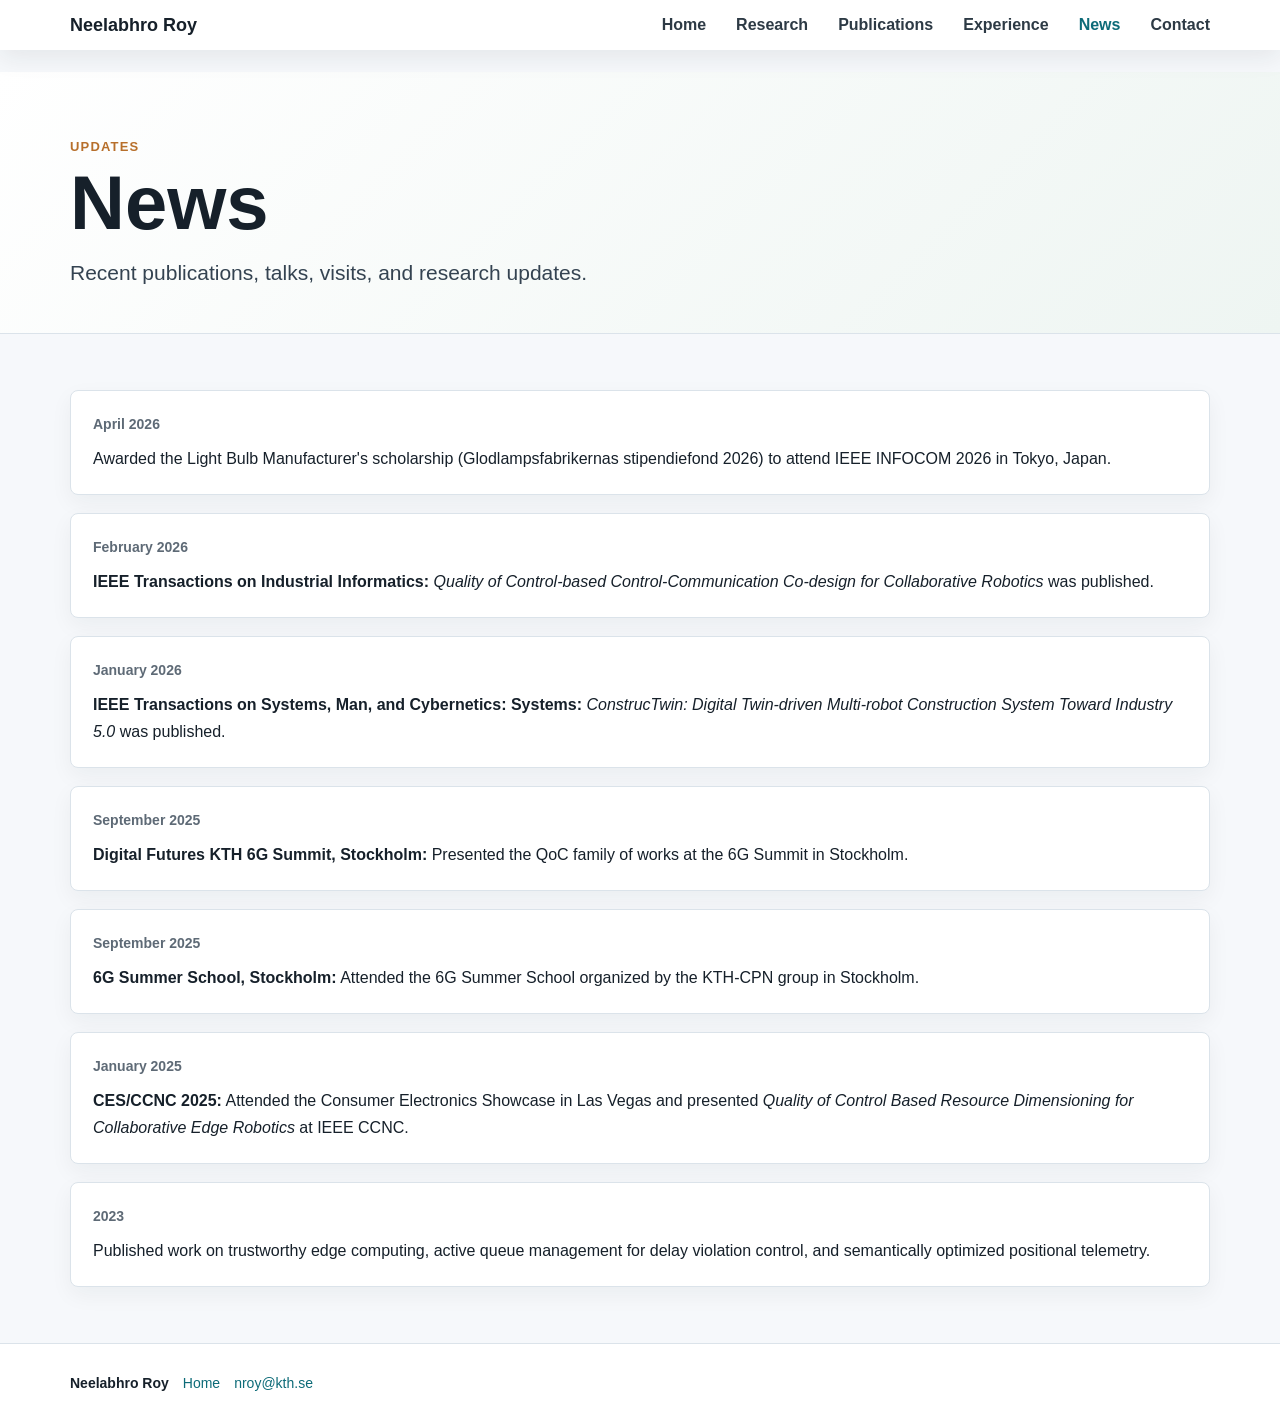
==== news.html @ 424bd5a1 "Redesign personal website" ====
<!DOCTYPE html>
<html lang="en">
<head>
  <meta charset="utf-8">
  <meta http-equiv="X-UA-Compatible" content="IE=edge">
  <meta name="viewport" content="width=device-width, initial-scale=1">
  <title>News · Neelabhro Roy</title>
  <link rel="stylesheet" href="https://maxcdn.bootstrapcdn.com/bootstrap/3.3.7/css/bootstrap.min.css">
  <link href="https://maxcdn.bootstrapcdn.com/font-awesome/4.6.3/css/font-awesome.min.css" rel="stylesheet">
  <link rel="stylesheet" href="static/css/site.css">
</head>
<body>
  <nav class="navbar navbar-default navbar-fixed-top site-nav">
    <div class="container">
      <div class="navbar-header">
        <button type="button" class="navbar-toggle collapsed" data-toggle="collapse" data-target="#site-navbar" aria-expanded="false">
          <span class="sr-only">Toggle navigation</span>
          <span class="icon-bar"></span>
          <span class="icon-bar"></span>
          <span class="icon-bar"></span>
        </button>
        <a class="navbar-brand" href="index.html">Neelabhro Roy</a>
      </div>
      <div class="collapse navbar-collapse" id="site-navbar">
        <ul class="nav navbar-nav navbar-right">
          <li><a href="index.html">Home</a></li>
          <li><a href="research.html">Research</a></li>
          <li><a href="publications.html">Publications</a></li>
          <li><a href="experience.html">Experience</a></li>
          <li class="active"><a href="news.html">News</a></li>
          <li><a href="contact.html">Contact</a></li>
        </ul>
      </div>
    </div>
  </nav>

  <header class="page-header-block">
    <div class="container">
      <p class="eyebrow">Updates</p>
      <h1>News</h1>
      <p class="lead">Recent publications, talks, visits, and research updates.</p>
    </div>
  </header>

  <main class="container section">
    <div class="content-list">
      <article class="content-card">
        <p class="meta">April 2026</p>
        <p>Awarded the Light Bulb Manufacturer's scholarship (Glodlampsfabrikernas stipendiefond 2026) to attend IEEE INFOCOM 2026 in Tokyo, Japan.</p>
      </article>
      <article class="content-card">
        <p class="meta">February 2026</p>
        <p><strong>IEEE Transactions on Industrial Informatics:</strong> <em>Quality of Control-based Control-Communication Co-design for Collaborative Robotics</em> was published.</p>
      </article>
      <article class="content-card">
        <p class="meta">January 2026</p>
        <p><strong>IEEE Transactions on Systems, Man, and Cybernetics: Systems:</strong> <em>ConstrucTwin: Digital Twin-driven Multi-robot Construction System Toward Industry 5.0</em> was published.</p>
      </article>
      <article class="content-card">
        <p class="meta">September 2025</p>
        <p><strong>Digital Futures KTH 6G Summit, Stockholm:</strong> Presented the QoC family of works at the 6G Summit in Stockholm.</p>
      </article>
      <article class="content-card">
        <p class="meta">September 2025</p>
        <p><strong>6G Summer School, Stockholm:</strong> Attended the 6G Summer School organized by the KTH-CPN group in Stockholm.</p>
      </article>
      <article class="content-card">
        <p class="meta">January 2025</p>
        <p><strong>CES/CCNC 2025:</strong> Attended the Consumer Electronics Showcase in Las Vegas and presented <em>Quality of Control Based Resource Dimensioning for Collaborative Edge Robotics</em> at IEEE CCNC.</p>
      </article>
      <article class="content-card">
        <p class="meta">2023</p>
        <p>Published work on trustworthy edge computing, active queue management for delay violation control, and semantically optimized positional telemetry.</p>
      </article>
    </div>
  </main>

  <footer class="site-footer">
    <div class="container">
      <span>Neelabhro Roy</span>
      <a href="index.html">Home</a>
      <a href="mailto:nroy@kth.se">nroy@kth.se</a>
    </div>
  </footer>

  <script src="https://code.jquery.com/jquery-2.2.4.min.js"></script>
  <script src="https://maxcdn.bootstrapcdn.com/bootstrap/3.3.7/js/bootstrap.min.js"></script>
</body>
</html>
---- static/css/site.css ----
:root {
  --bg: #f6f8fb;
  --surface: #ffffff;
  --surface-alt: #eef5f2;
  --text: #16202a;
  --muted: #5e6a76;
  --line: #dbe3ea;
  --accent: #0d6b78;
  --accent-strong: #084b55;
  --warm: #b76f2b;
  --shadow: 0 14px 34px rgba(22, 32, 42, 0.08);
}

html {
  scroll-behavior: smooth;
}

body {
  margin: 0;
  padding-top: 72px;
  background: var(--bg);
  color: var(--text);
  font-family: -apple-system, BlinkMacSystemFont, "Segoe UI", Roboto, "Helvetica Neue", Arial, sans-serif;
  font-size: 16px;
  line-height: 1.7;
}

a {
  color: var(--accent);
}

a:hover,
a:focus {
  color: var(--accent-strong);
  text-decoration: none;
}

.site-nav {
  background: rgba(255, 255, 255, 0.96);
  border: 0;
  box-shadow: 0 8px 24px rgba(22, 32, 42, 0.08);
}

.navbar-brand {
  color: var(--text) !important;
  font-weight: 800;
}

.navbar-default .navbar-nav > li > a {
  color: #2d3a45;
  font-weight: 700;
}

.navbar-default .navbar-nav > .active > a,
.navbar-default .navbar-nav > .active > a:hover,
.navbar-default .navbar-nav > li > a:hover {
  background: transparent;
  color: var(--accent);
}

.hero-band {
  background: linear-gradient(135deg, #ffffff 0%, #edf6f4 58%, #f6efe7 100%);
  border-bottom: 1px solid var(--line);
}

.hero-grid {
  display: grid;
  grid-template-columns: minmax(0, 1fr) 300px;
  gap: 48px;
  align-items: center;
  min-height: calc(100vh - 72px);
  padding-top: 56px;
  padding-bottom: 56px;
}

.hero-grid:before,
.hero-grid:after,
.split-section:before,
.split-section:after,
.site-footer .container:before,
.site-footer .container:after {
  display: none;
}

.hero-copy h1,
.page-header-block h1 {
  margin: 8px 0 16px;
  font-size: clamp(42px, 7vw, 76px);
  line-height: 0.98;
  font-weight: 850;
}

.lead {
  max-width: 760px;
  color: #344351;
  font-size: 21px;
  line-height: 1.55;
}

.eyebrow {
  margin: 0 0 8px;
  color: var(--warm);
  font-size: 13px;
  font-weight: 800;
  letter-spacing: 0.09em;
  text-transform: uppercase;
}

.hero-portrait img {
  width: 100%;
  max-height: 460px;
  border: 1px solid var(--line);
  border-radius: 8px;
  box-shadow: var(--shadow);
  object-fit: cover;
}

.hero-actions,
.section-actions {
  display: flex;
  flex-wrap: wrap;
  gap: 12px;
  margin-top: 24px;
}

.button {
  display: inline-flex;
  align-items: center;
  min-height: 42px;
  padding: 9px 15px;
  border: 1px solid var(--line);
  border-radius: 6px;
  background: var(--surface);
  color: var(--text);
  font-weight: 800;
}

.button.primary {
  border-color: var(--accent);
  background: var(--accent);
  color: #fff;
}

.button:hover,
.button:focus {
  border-color: var(--accent);
  color: var(--accent);
}

.button.primary:hover,
.button.primary:focus {
  background: var(--accent-strong);
  color: #fff;
}

.section {
  padding-top: 56px;
  padding-bottom: 56px;
}

.section-heading {
  max-width: 720px;
  margin-bottom: 24px;
}

.section-heading h2 {
  margin: 0;
  font-size: 34px;
  line-height: 1.15;
  font-weight: 850;
}

.section-heading.compact h2 {
  font-size: 27px;
}

.card-grid {
  display: grid;
  gap: 18px;
}

.card-grid.three {
  grid-template-columns: repeat(3, minmax(0, 1fr));
}

.feature-card,
.panel,
.content-card,
.path-item,
.contact-card {
  border: 1px solid var(--line);
  border-radius: 8px;
  background: var(--surface);
  box-shadow: 0 8px 22px rgba(22, 32, 42, 0.05);
}

.feature-card,
.content-card,
.contact-card {
  padding: 22px;
}

.feature-card h3,
.content-card h3,
.path-item h3,
.publication-item h3 {
  margin-top: 0;
  font-size: 20px;
  line-height: 1.3;
  font-weight: 800;
}

.feature-card p,
.content-card p,
.path-item p,
.publication-item p,
.timeline-item p {
  margin-bottom: 0;
}

.split-section {
  display: grid;
  grid-template-columns: repeat(2, minmax(0, 1fr));
  gap: 22px;
}

.panel {
  padding: 24px;
}

.timeline-list,
.publication-list {
  display: grid;
  gap: 16px;
  margin-bottom: 18px;
}

.timeline-item,
.publication-item {
  border-left: 3px solid var(--accent);
  padding-left: 15px;
}

.timeline-item time,
.meta {
  display: block;
  margin: 0 0 4px;
  color: var(--muted);
  font-size: 14px;
  font-weight: 800;
}

.text-link {
  font-weight: 850;
}

.path-grid {
  display: grid;
  gap: 16px;
}

.path-item {
  display: grid;
  grid-template-columns: 72px minmax(0, 1fr);
  gap: 18px;
  align-items: center;
  padding: 18px;
}

.path-item img,
.logo-badge img {
  max-width: 72px;
  max-height: 64px;
  object-fit: contain;
}

.page-header-block {
  border-bottom: 1px solid var(--line);
  background: linear-gradient(135deg, #ffffff 0%, #eef5f2 100%);
  padding: 64px 0 44px;
}

.page-header-block p:last-child {
  max-width: 780px;
  margin-bottom: 0;
}

.content-list {
  display: grid;
  gap: 18px;
}

.content-card {
  display: grid;
  gap: 8px;
}

.logo-card {
  grid-template-columns: 86px minmax(0, 1fr);
  align-items: start;
}

.logo-badge {
  display: flex;
  align-items: center;
  justify-content: center;
  width: 72px;
  height: 72px;
  border: 1px solid var(--line);
  border-radius: 8px;
  background: #fff;
}

.publication-card h3 {
  margin-bottom: 4px;
}

.publication-card .authors,
.publication-card .venue {
  color: var(--muted);
}

.tag-row {
  display: flex;
  flex-wrap: wrap;
  gap: 8px;
}

.tag {
  display: inline-flex;
  align-items: center;
  min-height: 28px;
  padding: 4px 10px;
  border-radius: 999px;
  background: var(--surface-alt);
  color: var(--accent-strong);
  font-size: 13px;
  font-weight: 800;
}

.site-footer {
  padding: 28px 0;
  border-top: 1px solid var(--line);
  background: #fff;
  color: var(--muted);
  font-size: 14px;
}

.site-footer .container {
  display: flex;
  flex-wrap: wrap;
  gap: 14px;
  align-items: center;
}

.site-footer span {
  color: var(--text);
  font-weight: 850;
}

@media (max-width: 991px) {
  .hero-grid,
  .card-grid.three,
  .split-section {
    grid-template-columns: 1fr;
  }

  .hero-grid {
    min-height: 0;
  }

  .hero-portrait {
    max-width: 280px;
  }
}

@media (max-width: 767px) {
  body {
    padding-top: 62px;
  }

  .hero-grid,
  .section {
    padding-top: 34px;
    padding-bottom: 34px;
  }

  .lead {
    font-size: 18px;
  }

  .path-item,
  .logo-card {
    grid-template-columns: 58px minmax(0, 1fr);
    gap: 14px;
  }

  .path-item img,
  .logo-badge,
  .logo-badge img {
    width: 58px;
    max-width: 58px;
    height: 58px;
    max-height: 52px;
  }
}
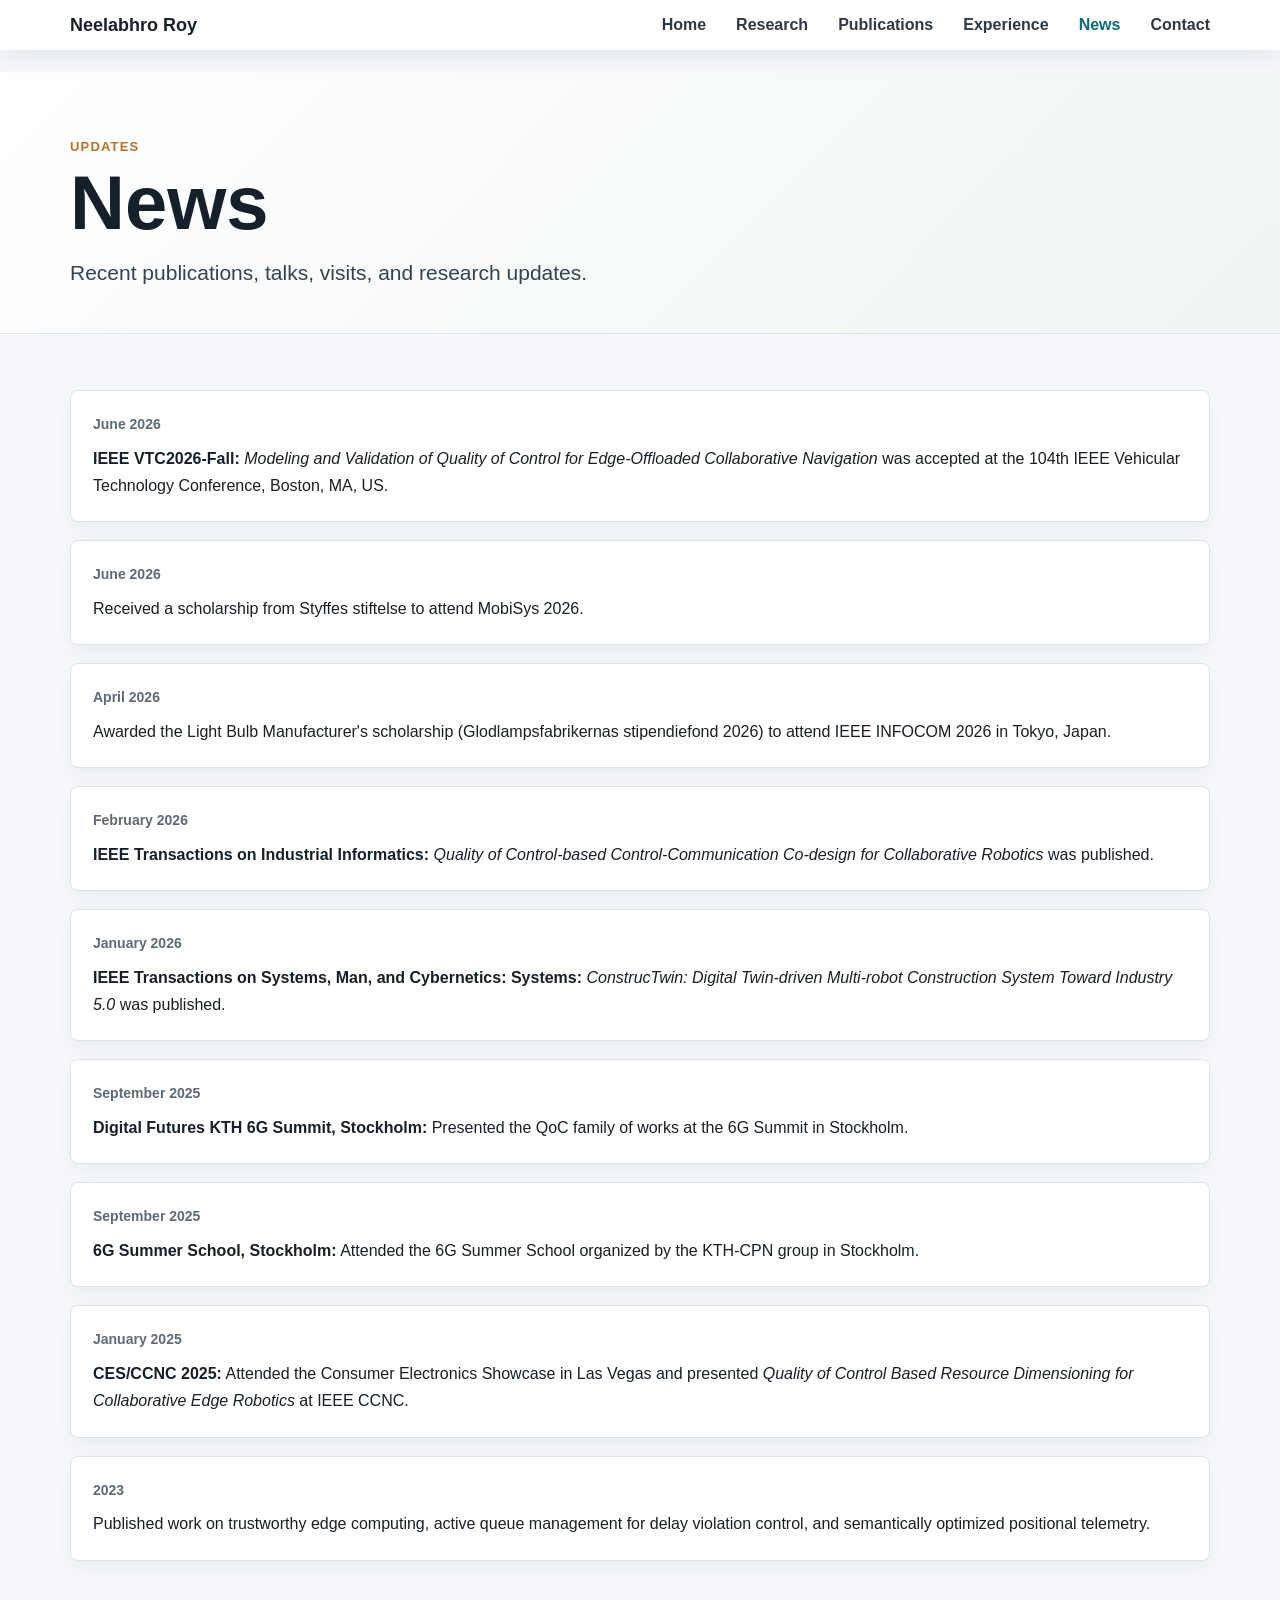
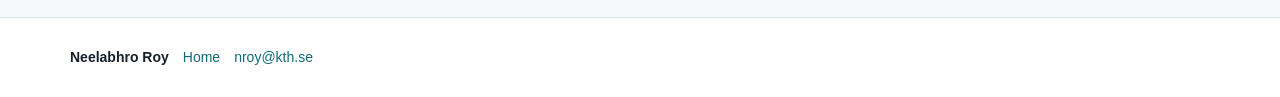
==== commit 157996bf: "Add VTC paper and MobiSys scholarship updates" ====
--- a/news.html
+++ b/news.html
@@ -45,6 +45,14 @@
   <main class="container section">
     <div class="content-list">
       <article class="content-card">
+        <p class="meta">June 2026</p>
+        <p><strong>IEEE VTC2026-Fall:</strong> <em>Modeling and Validation of Quality of Control for Edge-Offloaded Collaborative Navigation</em> was accepted at the 104th IEEE Vehicular Technology Conference, Boston, MA, US.</p>
+      </article>
+      <article class="content-card">
+        <p class="meta">June 2026</p>
+        <p>Received a scholarship from Styffes stiftelse to attend MobiSys 2026.</p>
+      </article>
+      <article class="content-card">
         <p class="meta">April 2026</p>
         <p>Awarded the Light Bulb Manufacturer's scholarship (Glodlampsfabrikernas stipendiefond 2026) to attend IEEE INFOCOM 2026 in Tokyo, Japan.</p>
       </article>
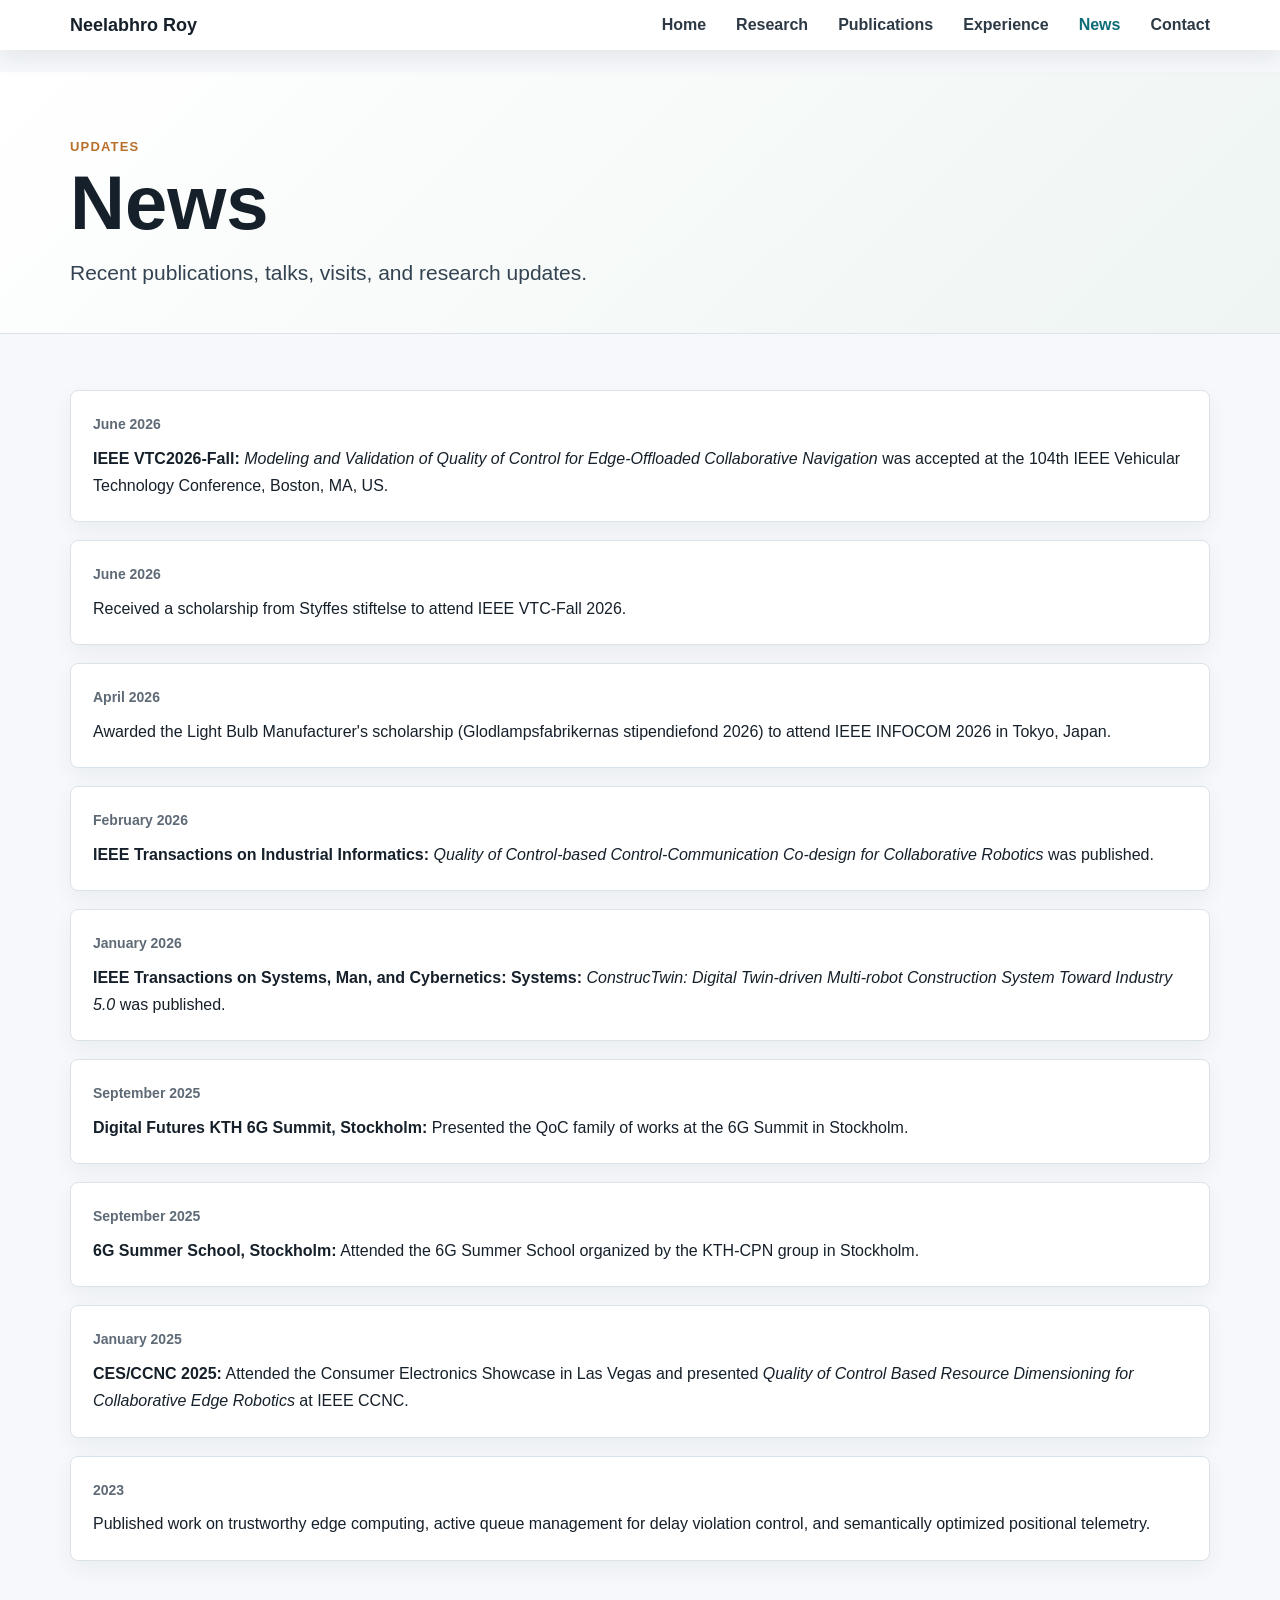
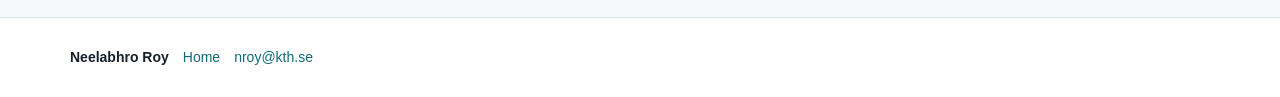
==== commit 2d4ad597: "Update news.html" ====
--- a/news.html
+++ b/news.html
@@ -50,7 +50,7 @@
       </article>
       <article class="content-card">
         <p class="meta">June 2026</p>
-        <p>Received a scholarship from Styffes stiftelse to attend MobiSys 2026.</p>
+        <p>Received a scholarship from Styffes stiftelse to attend IEEE VTC-Fall 2026.</p>
       </article>
       <article class="content-card">
         <p class="meta">April 2026</p>
--- a/static/css/site.css
+++ b/static/css/site.css
@@ -315,6 +315,10 @@
   margin-bottom: 4px;
 }
 
+.publication-section + .publication-section {
+  margin-top: 58px;
+}
+
 .publication-card .authors,
 .publication-card .venue {
   color: var(--muted);
